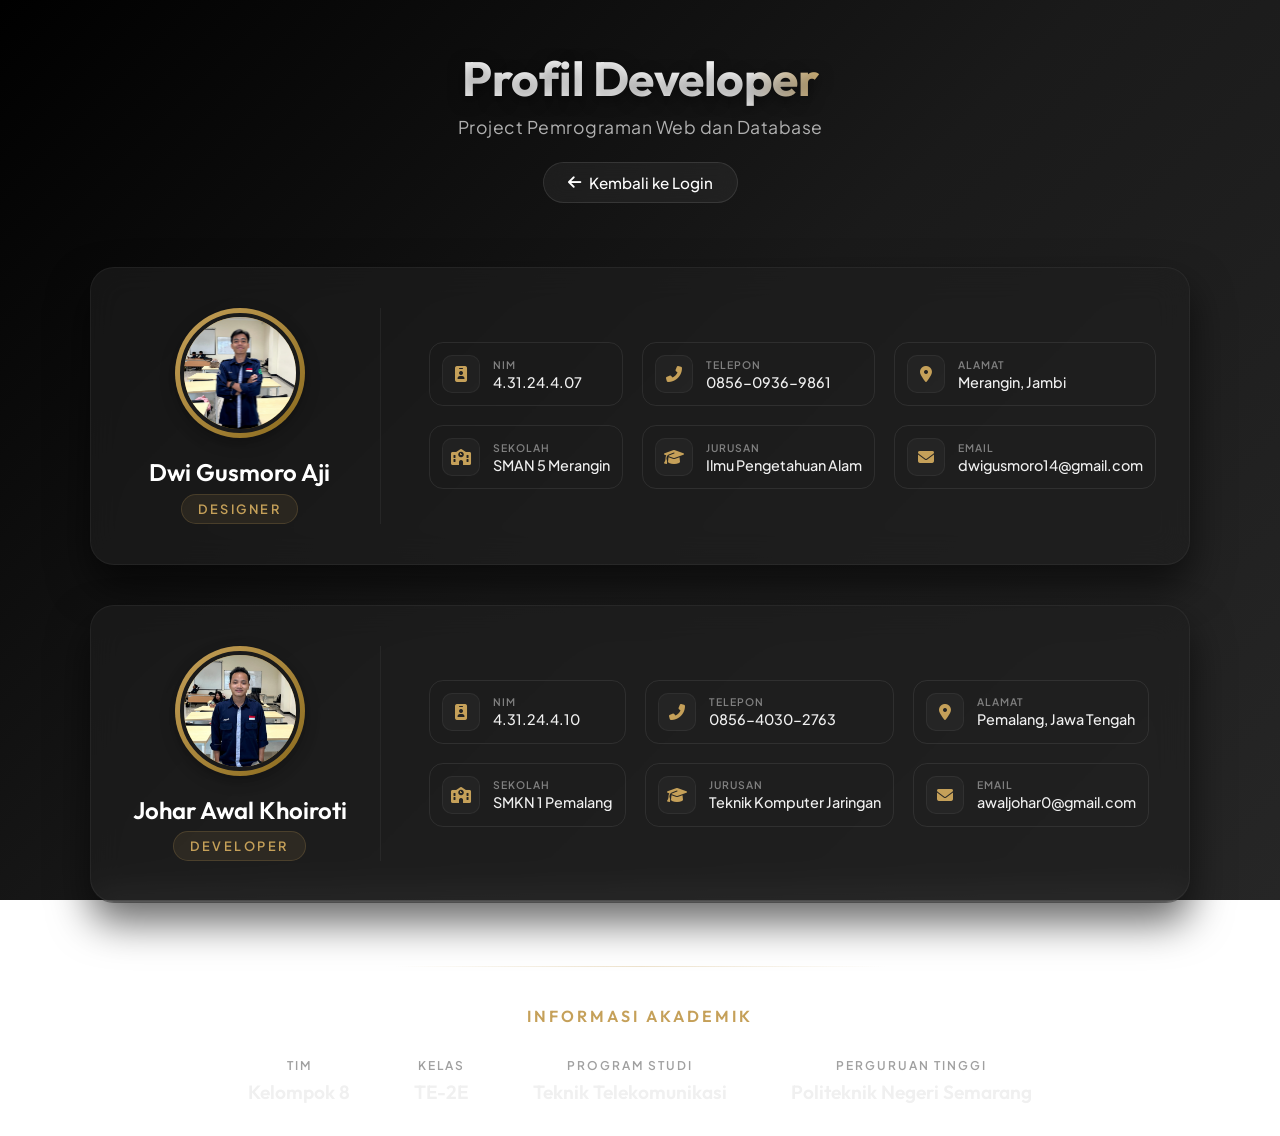
==== profile.html @ 37c58553 "update project baru" ====
<!DOCTYPE html>
<html lang="id">
<head>
    <meta charset="UTF-8">
    <meta name="viewport" content="width=device-width, initial-scale=1.0">
    <title>Profil Developer - Kelompok 8</title>
    <link href="https://fonts.googleapis.com/css2?family=Outfit:wght@500;600;700&family=Plus+Jakarta+Sans:wght@400;500;600&display=swap" rel="stylesheet">
    <link rel="stylesheet" href="https://cdnjs.cloudflare.com/ajax/libs/font-awesome/6.4.0/css/all.min.css">
    <style>
        /* ===== RESET ===== */
        * {
            margin: 0;
            padding: 0;
            box-sizing: border-box;
        }

        body {
            font-family: 'Plus Jakarta Sans', sans-serif;
            background: linear-gradient(135deg, #000000, #1a1a1a, #262626);
            background-attachment: fixed;
            color: #e0e0e0;
            min-height: 100vh;
            display: flex;
            flex-direction: column;
            align-items: center;
            padding: 3rem 1.5rem 2rem 1.5rem;
        }

        /* ===== HEADER ===== */
        .header {
            text-align: center;
            margin-bottom: 4rem;
        }

        /* ===== EFEK GRADASI MENGILAP/WALKING ===== */
        .header h1 {
            font-family: 'Outfit', sans-serif;
            font-size: 3rem;
            font-weight: 700;
            margin-bottom: 0.5rem;
            text-shadow: 0 4px 15px rgba(0, 0, 0, 0.5);
            letter-spacing: -0.5px;
            
            /* Warna Dasar & Persiapan Gradasi */
            color: rgba(255, 255, 255, 0.1); /* Sedikit transparan agar kilap menonjol */
            
            /* Membuat Gradasi */
            background: linear-gradient(
                to right, 
                #ffffff 20%,    /* Putih biasa */
                #ffffff 40%,    /* Putih biasa */
                #c5a059 50%,    /* Emas (kilapan) */
                #ffffff 60%,    /* Kembali putih */
                #ffffff 80%     /* Kembali putih */
            );
            
            /* Mengatur Ukuran Background agar Gradasi Lebih Besar dari Teks */
            background-size: 200% auto;
            
            /* Kliping Background ke Teks */
            -webkit-background-clip: text;
            background-clip: text;
            
            /* Memulai Animasi */
            animation: shineWalking 8s linear infinite;
        }

        /* Definisi Animasi */
        @keyframes shineWalking {
            to {
                background-position: 200% center; /* Menggeser background */
            }
        }

        .header p {
            color: #b0b0b0;
            font-size: 1.1rem;
            letter-spacing: 0.5px;
            margin-bottom: 1.5rem;
        }

        .btn-back {
            display: inline-flex;
            align-items: center;
            gap: 8px;
            padding: 10px 24px;
            background: rgba(255, 255, 255, 0.05);
            color: #ffffff;
            text-decoration: none;
            border-radius: 50px;
            border: 1px solid rgba(255, 255, 255, 0.1);
            font-weight: 500;
            font-size: 0.95rem;
            backdrop-filter: blur(10px);
            transition: all 0.3s ease;
        }

        .btn-back:hover {
            background: rgba(197, 160, 89, 0.1);
            border-color: rgba(197, 160, 89, 0.3);
            transform: translateY(-2px);
            box-shadow: 0 5px 15px rgba(0, 0, 0, 0.3);
        }

        /* ===== CONTAINER & HORIZONTAL CARDS ===== */
        .container {
            display: flex;
            flex-direction: column;
            align-items: center;
            gap: 2.5rem;
            width: 100%;
            max-width: 1100px; 
        }

        .profile-card {
            background: rgba(30, 30, 30, 0.6);
            backdrop-filter: blur(16px);
            -webkit-backdrop-filter: blur(16px);
            border: 1px solid rgba(255, 255, 255, 0.05);
            border-radius: 24px;
            padding: 2.5rem;
            width: 100%;
            display: flex;
            flex-direction: row;
            align-items: center;
            gap: 3rem;
            box-shadow: 0 20px 40px rgba(0, 0, 0, 0.6);
            transition: all 0.4s cubic-bezier(0.175, 0.885, 0.32, 1.275);
        }

        .profile-card:hover {
            transform: translateY(-8px);
            border-color: rgba(197, 160, 89, 0.2);
            box-shadow: 0 30px 50px rgba(0, 0, 0, 0.7);
        }

        /* BAGIAN KIRI KARTU */
        .profile-left {
            display: flex;
            flex-direction: column;
            align-items: center;
            min-width: 250px;
            text-align: center;
            border-right: 1px solid rgba(255, 255, 255, 0.05); 
            padding-right: 2rem;
        }

        .img-wrapper {
            width: 130px;
            height: 130px;
            border-radius: 50%;
            padding: 5px;
            background: linear-gradient(135deg, #c5a059, #8a6a1c);
            margin-bottom: 1.2rem;
            box-shadow: 0 5px 15px rgba(0, 0, 0, 0.3);
        }

        .profile-img {
            width: 100%;
            height: 100%;
            border-radius: 50%;
            object-fit: cover;
            border: 4px solid #1a1a1a;
        }

        .dev-name {
            font-family: 'Outfit', sans-serif;
            font-size: 1.5rem;
            font-weight: 600;
            color: #ffffff;
            margin-bottom: 0.4rem;
        }

        .dev-role {
            font-size: 0.8rem;
            font-weight: 600;
            color: #c5a059;
            text-transform: uppercase;
            letter-spacing: 2.5px;
            background: rgba(197, 160, 89, 0.1);
            padding: 6px 16px;
            border-radius: 50px;
            border: 1px solid rgba(197, 160, 89, 0.2);
        }

        /* BAGIAN KANAN KARTU */
        .profile-right {
            flex: 1;
            display: flex;
            align-items: center; 
            width: 100%;
        }

        .info-list {
            width: 100%;
            display: grid;
            grid-template-columns: repeat(3, 1fr); 
            gap: 1.2rem; 
        }

        .info-item {
            display: flex;
            align-items: center;
            gap: 0.8rem;
            padding: 12px;
            background: transparent;
            border: 1px solid rgba(255, 255, 255, 0.08);
            border-radius: 14px;
            transition: all 0.3s cubic-bezier(0.4, 0, 0.2, 1);
        }

        .info-item:hover {
            background: rgba(197, 160, 89, 0.05);
            border-color: rgba(197, 160, 89, 0.4);
            transform: translateY(-3px);
            box-shadow: 0 10px 20px rgba(0, 0, 0, 0.2);
        }

        .icon-box {
            width: 38px;
            height: 38px;
            border-radius: 10px;
            background: rgba(255, 255, 255, 0.03);
            display: flex;
            align-items: center;
            justify-content: center;
            color: #c5a059;
            font-size: 1rem;
            flex-shrink: 0;
            transition: all 0.3s ease;
            border: 1px solid rgba(255, 255, 255, 0.05);
        }

        .info-item:hover .icon-box {
            background: #c5a059;
            color: #000000;
            transform: scale(1.05);
            border-color: #c5a059;
        }

        .info-text {
            display: flex;
            flex-direction: column;
            overflow: hidden;
            width: 100%;
        }

        .info-label {
            font-size: 0.65rem;
            color: #808080;
            font-weight: 600;
            text-transform: uppercase;
            letter-spacing: 1px;
            margin-bottom: 2px;
        }

        .info-value {
            font-size: 0.9rem;
            color: #f0f0f0;
            font-weight: 500;
            white-space: nowrap;
            overflow: hidden;
            text-overflow: ellipsis; 
        }

        /* ===== FOOTER INFO TIM ===== */
        .team-info-section {
            margin-top: 4rem;
            padding-top: 2.5rem;
            width: 100%;
            display: flex;
            flex-direction: column;
            align-items: center;
            position: relative;
        }

        .team-info-section::before {
            content: '';
            position: absolute;
            top: 0;
            left: 50%;
            transform: translateX(-50%);
            width: 40%; 
            height: 1px;
            background: linear-gradient(90deg, transparent, rgba(197, 160, 89, 0.3), transparent);
        }

        .team-info-section h3 {
            font-family: 'Outfit', sans-serif;
            color: #c5a059;
            font-size: 1rem;
            font-weight: 600;
            text-transform: uppercase;
            letter-spacing: 3px;
            margin-bottom: 2rem;
        }

        .team-grid {
            display: flex;
            flex-wrap: wrap;
            justify-content: center;
            gap: 4rem; 
        }

        .team-stat {
            display: flex;
            flex-direction: column; 
            align-items: center; 
            gap: 0.4rem; 
        }

        .team-stat span {
            font-size: 0.75rem;
            color: #a0a0a0;
            text-transform: uppercase;
            letter-spacing: 2px;
            font-weight: 600;
        }

        .team-stat strong {
            font-family: 'Outfit', sans-serif;
            font-size: 1.2rem; 
            color: #f0f0f0;
            font-weight: 600;
            text-align: center;
        }

        /* ===== RESPONSIVE ===== */
        @media (max-width: 1024px) {
            .info-list { grid-template-columns: repeat(2, 1fr); }
        }

        @media (max-width: 768px) {
            .header h1 { font-size: 2.2rem; }
            .profile-card {
                flex-direction: column; 
                padding: 2.5rem 1.5rem;
                gap: 2rem;
            }
            .profile-left { 
                min-width: 100%; 
                border-right: none;
                border-bottom: 1px solid rgba(255, 255, 255, 0.05);
                padding-right: 0;
                padding-bottom: 2rem;
            }
            .info-list { grid-template-columns: 1fr; }
            
            /* Perbaikan Menjadi 1 Kolom di HP */
            .team-grid {
                display: flex;
                flex-direction: column; /* Mengubah flex ke vertikal */
                align-items: center;
                gap: 2rem;
            }
        }
    </style>
</head>
<body>

    <header class="header">
        <h1>Profil Developer</h1>
        <p>Project Pemrograman Web dan Database</p>
        <a href="index.php" class="btn-back"><i class="fas fa-arrow-left"></i> Kembali ke Login</a>
    </header>

    <div class="container">
        <div class="profile-card">
            <div class="profile-left">
                <div class="img-wrapper">
                    <img src="assets/img/Aji.jpeg" alt="Dwi Gusmoro Aji" class="profile-img">
                </div>
                <h2 class="dev-name">Dwi Gusmoro Aji</h2>
                <div class="dev-role">Designer</div>
            </div>

            <div class="profile-right">
                <div class="info-list">
                    <div class="info-item">
                        <div class="icon-box"><i class="fas fa-id-badge"></i></div>
                        <div class="info-text">
                            <span class="info-label">NIM</span>
                            <span class="info-value">4.31.24.4.07</span>
                        </div>
                    </div>
                    <div class="info-item">
                        <div class="icon-box"><i class="fa-solid fa-phone-flip"></i></div>
                        <div class="info-text">
                            <span class="info-label">Telepon</span>
                            <span class="info-value">0856-0936-9861</span>
                        </div>
                    </div>
                    <div class="info-item">
                        <div class="icon-box"><i class="fas fa-map-marker-alt"></i></div>
                        <div class="info-text">
                            <span class="info-label">Alamat</span>
                            <span class="info-value">Merangin, Jambi</span>
                        </div>
                    </div>
                    <div class="info-item">
                        <div class="icon-box"><i class="fas fa-school"></i></div>
                        <div class="info-text">
                            <span class="info-label">Sekolah</span>
                            <span class="info-value" title="SMAN 5 Merangin">SMAN 5 Merangin</span>
                        </div>
                    </div>
                    <div class="info-item">
                        <div class="icon-box"><i class="fas fa-graduation-cap"></i></div>
                        <div class="info-text">
                            <span class="info-label">Jurusan</span>
                            <span class="info-value" title="Ilmu Pengetahuan Alam">Ilmu Pengetahuan Alam</span>
                        </div>
                    </div>
                    <div class="info-item">
                        <div class="icon-box"><i class="fas fa-envelope"></i></div>
                        <div class="info-text">
                            <span class="info-label">Email</span>
                            <span class="info-value" title="dwigusmoro14@gmail.com">dwigusmoro14@gmail.com</span>
                        </div>
                    </div>
                </div>
            </div>
        </div>

        <div class="profile-card">
            <div class="profile-left">
                <div class="img-wrapper">
                    <img src="assets/img/Johar.jpeg" alt="Johar Awal Khoiroti" class="profile-img">
                </div>
                <h2 class="dev-name">Johar Awal Khoiroti</h2>
                <div class="dev-role">Developer</div>
            </div>

            <div class="profile-right">
                <div class="info-list">
                    <div class="info-item">
                        <div class="icon-box"><i class="fas fa-id-badge"></i></div>
                        <div class="info-text">
                            <span class="info-label">NIM</span>
                            <span class="info-value">4.31.24.4.10</span>
                        </div>
                    </div>
                    <div class="info-item">
                        <div class="icon-box"><i class="fa-solid fa-phone-flip"></i></div>
                        <div class="info-text">
                            <span class="info-label">Telepon</span>
                            <span class="info-value">0856-4030-2763</span>
                        </div>
                    </div>
                    <div class="info-item">
                        <div class="icon-box"><i class="fas fa-map-marker-alt"></i></div>
                        <div class="info-text">
                            <span class="info-label">Alamat</span>
                            <span class="info-value">Pemalang, Jawa Tengah</span>
                        </div>
                    </div>
                    <div class="info-item">
                        <div class="icon-box"><i class="fas fa-school"></i></div>
                        <div class="info-text">
                            <span class="info-label">Sekolah</span>
                            <span class="info-value" title="SMKN 1 Pemalang">SMKN 1 Pemalang</span>
                        </div>
                    </div>
                    <div class="info-item">
                        <div class="icon-box"><i class="fas fa-graduation-cap"></i></div>
                        <div class="info-text">
                            <span class="info-label">Jurusan</span>
                            <span class="info-value" title="Teknik Komputer Jaringan">Teknik Komputer Jaringan</span>
                        </div>
                    </div>
                    <div class="info-item">
                        <div class="icon-box"><i class="fas fa-envelope"></i></div>
                        <div class="info-text">
                            <span class="info-label">Email</span>
                            <span class="info-value" title="awaljohar0@gmail.com">awaljohar0@gmail.com</span>
                        </div>
                    </div>
                </div>
            </div>
        </div>
    </div>

    <div class="team-info-section">
        <h3>Informasi Akademik</h3>
        <div class="team-grid">
            <div class="team-stat">
                <span>Tim</span>
                <strong>Kelompok 8</strong>
            </div>
            <div class="team-stat">
                <span>Kelas</span>
                <strong>TE-2E</strong>
            </div>
            <div class="team-stat">
                <span>Program Studi</span>
                <strong>Teknik Telekomunikasi</strong>
            </div>
            <div class="team-stat">
                <span>Perguruan Tinggi</span>
                <strong>Politeknik Negeri Semarang</strong>
            </div>
        </div>
    </div>

</body>
</html>
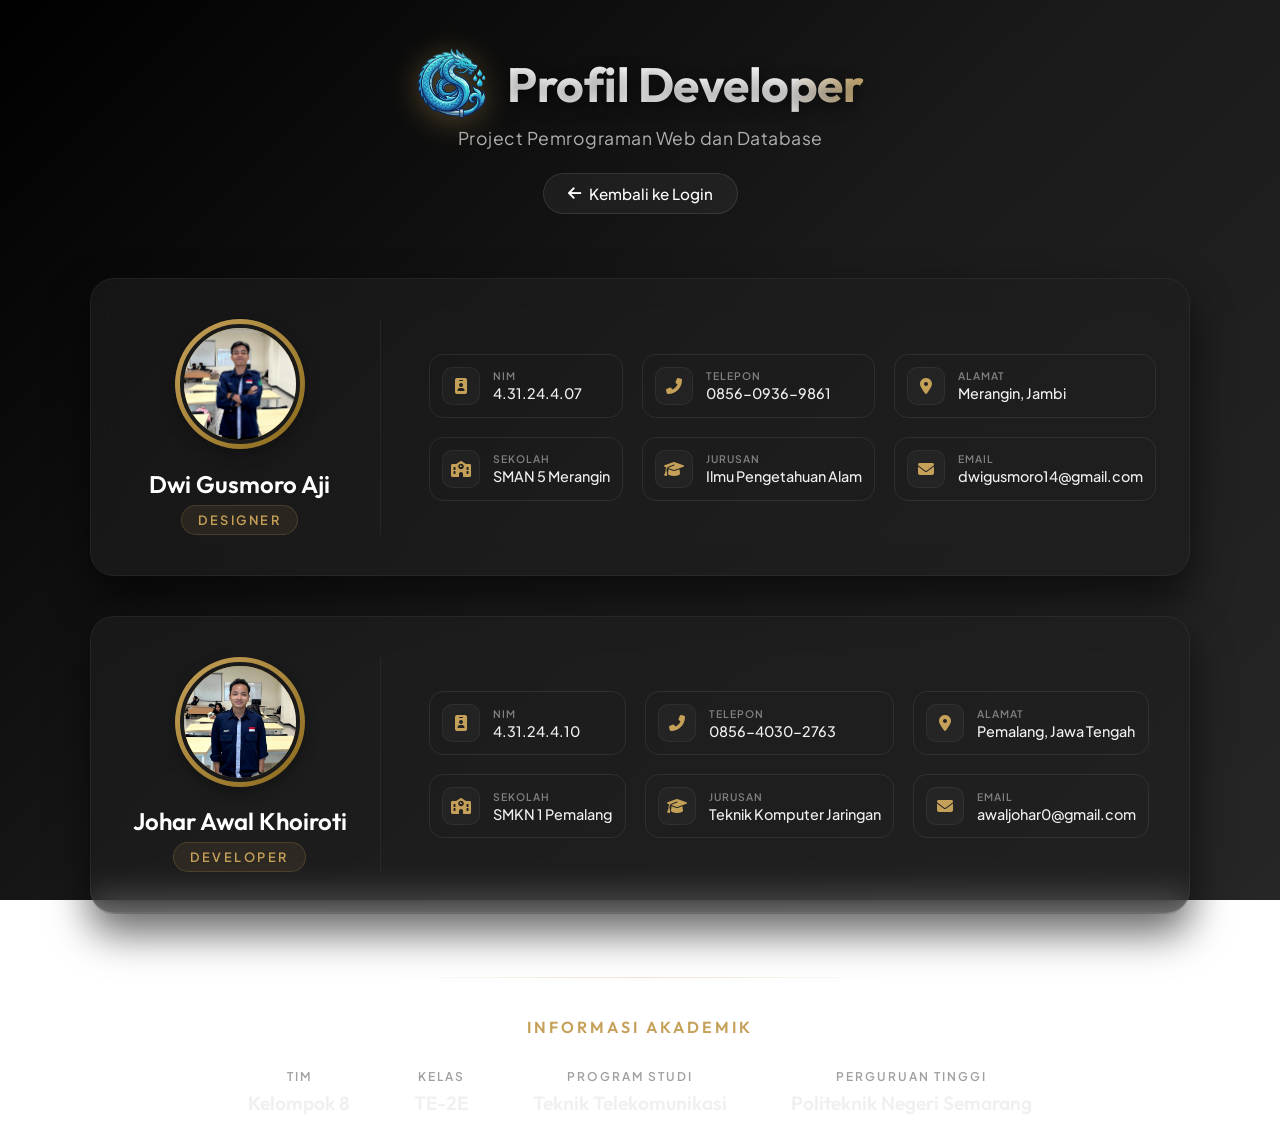
==== commit 47557221: "update3" ====
--- a/profile.html
+++ b/profile.html
@@ -4,6 +4,7 @@
     <meta charset="UTF-8">
     <meta name="viewport" content="width=device-width, initial-scale=1.0">
     <title>Profil Developer - Kelompok 8</title>
+    <link rel="icon" type="icon.png" href="assets/img/Icon.png">
     <link href="https://fonts.googleapis.com/css2?family=Outfit:wght@500;600;700&family=Plus+Jakarta+Sans:wght@400;500;600&display=swap" rel="stylesheet">
     <link rel="stylesheet" href="https://cdnjs.cloudflare.com/ajax/libs/font-awesome/6.4.0/css/all.min.css">
     <style>
@@ -32,44 +33,51 @@
             margin-bottom: 4rem;
         }
 
+        /* ===== HEADER TITLE & LOGO ===== */
+        .header-title {
+            display: flex;
+            align-items: center;
+            justify-content: center;
+            gap: 20px; /* Jarak antara logo dan teks */
+            margin-bottom: 0.5rem;
+        }
+
+        .header-logo {
+            width: 70px; /* Sesuaikan ukuran logo jika perlu */
+            height: auto;
+            filter: drop-shadow(0 4px 15px rgba(197, 160, 89, 0.4)); 
+            transition: transform 0.3s ease;
+        }
+
+        .header-logo:hover {
+            transform: scale(1.1) rotate(-5deg);
+        }
+
         /* ===== EFEK GRADASI MENGILAP/WALKING ===== */
         .header h1 {
             font-family: 'Outfit', sans-serif;
             font-size: 3rem;
             font-weight: 700;
-            margin-bottom: 0.5rem;
+            margin-bottom: 0; /* Diubah menjadi 0 agar tidak terlalu jauh ke bawah */
             text-shadow: 0 4px 15px rgba(0, 0, 0, 0.5);
             letter-spacing: -0.5px;
-            
-            /* Warna Dasar & Persiapan Gradasi */
-            color: rgba(255, 255, 255, 0.1); /* Sedikit transparan agar kilap menonjol */
-            
-            /* Membuat Gradasi */
+            color: rgba(255, 255, 255, 0.1); 
             background: linear-gradient(
                 to right, 
-                #ffffff 20%,    /* Putih biasa */
-                #ffffff 40%,    /* Putih biasa */
-                #c5a059 50%,    /* Emas (kilapan) */
-                #ffffff 60%,    /* Kembali putih */
-                #ffffff 80%     /* Kembali putih */
+                #ffffff 20%,    
+                #ffffff 40%,    
+                #c5a059 50%,    
+                #ffffff 60%,    
+                #ffffff 80%     
             );
-            
-            /* Mengatur Ukuran Background agar Gradasi Lebih Besar dari Teks */
             background-size: 200% auto;
-            
-            /* Kliping Background ke Teks */
             -webkit-background-clip: text;
             background-clip: text;
-            
-            /* Memulai Animasi */
             animation: shineWalking 8s linear infinite;
         }
 
-        /* Definisi Animasi */
         @keyframes shineWalking {
-            to {
-                background-position: 200% center; /* Menggeser background */
-            }
+            to { background-position: 200% center; }
         }
 
         .header p {
@@ -153,6 +161,11 @@
             background: linear-gradient(135deg, #c5a059, #8a6a1c);
             margin-bottom: 1.2rem;
             box-shadow: 0 5px 15px rgba(0, 0, 0, 0.3);
+            transition: transform 0.3s ease;
+        }
+
+        .img-wrapper:hover {
+            transform: scale(1.05);
         }
 
         .profile-img {
@@ -161,6 +174,7 @@
             border-radius: 50%;
             object-fit: cover;
             border: 4px solid #1a1a1a;
+            cursor: pointer;
         }
 
         .dev-name {
@@ -325,12 +339,69 @@
             text-align: center;
         }
 
+        /* ===== CSS MODAL UNTUK ZOOM FOTO ===== */
+        .modal {
+            display: none; 
+            position: fixed;
+            z-index: 1000;
+            left: 0;
+            top: 0;
+            width: 100%;
+            height: 100%;
+            background-color: rgba(0, 0, 0, 0.85); 
+            backdrop-filter: blur(8px);
+            display: flex;
+            align-items: center;
+            justify-content: center;
+            opacity: 0;
+            pointer-events: none;
+            transition: opacity 0.3s ease;
+        }
+
+        .modal.show {
+            opacity: 1;
+            pointer-events: auto;
+        }
+
+        .modal-content {
+            max-width: 90%;
+            max-height: 85vh;
+            border-radius: 20px;
+            border: 4px solid #c5a059;
+            box-shadow: 0 15px 40px rgba(0, 0, 0, 0.8);
+            transform: scale(0.7);
+            transition: transform 0.3s cubic-bezier(0.175, 0.885, 0.32, 1.275);
+        }
+
+        .modal.show .modal-content {
+            transform: scale(1);
+        }
+
+        .close-btn {
+            position: absolute;
+            top: 30px;
+            right: 40px;
+            color: #ffffff;
+            font-size: 40px;
+            font-weight: bold;
+            cursor: pointer;
+            transition: color 0.3s;
+        }
+
+        .close-btn:hover {
+            color: #c5a059;
+        }
+
         /* ===== RESPONSIVE ===== */
         @media (max-width: 1024px) {
             .info-list { grid-template-columns: repeat(2, 1fr); }
         }
 
         @media (max-width: 768px) {
+            .header-title {
+                flex-direction: column; /* Mengubah logo agar berada di atas tulisan jika layar kecil */
+                gap: 10px;
+            }
             .header h1 { font-size: 2.2rem; }
             .profile-card {
                 flex-direction: column; 
@@ -345,11 +416,9 @@
                 padding-bottom: 2rem;
             }
             .info-list { grid-template-columns: 1fr; }
-            
-            /* Perbaikan Menjadi 1 Kolom di HP */
             .team-grid {
                 display: flex;
-                flex-direction: column; /* Mengubah flex ke vertikal */
+                flex-direction: column;
                 align-items: center;
                 gap: 2rem;
             }
@@ -359,7 +428,10 @@
 <body>
 
     <header class="header">
-        <h1>Profil Developer</h1>
+        <div class="header-title">
+            <img src="assets/img/Icon.png" alt="Logo Kelompok 8" class="header-logo">
+            <h1>Profil Developer</h1>
+        </div>
         <p>Project Pemrograman Web dan Database</p>
         <a href="index.php" class="btn-back"><i class="fas fa-arrow-left"></i> Kembali ke Login</a>
     </header>
@@ -502,5 +574,40 @@
         </div>
     </div>
 
+    <div id="imageModal" class="modal">
+        <span class="close-btn">&times;</span>
+        <img class="modal-content" id="zoomedImg">
+    </div>
+
+    <script>
+        // Mengambil elemen modal dan gambar di dalamnya
+        const modal = document.getElementById("imageModal");
+        const modalImg = document.getElementById("zoomedImg");
+        const closeBtn = document.querySelector(".close-btn");
+        
+        // Mengambil semua gambar profil
+        const profileImages = document.querySelectorAll(".profile-img");
+
+        // Menambahkan event listener ke setiap gambar profil
+        profileImages.forEach(img => {
+            img.addEventListener("click", function() {
+                modal.classList.add("show");
+                modalImg.src = this.src; 
+            });
+        });
+
+        // Menutup modal jika tombol 'X' diklik
+        closeBtn.addEventListener("click", function() {
+            modal.classList.remove("show");
+        });
+
+        // Menutup modal jika area gelap di luar gambar diklik
+        modal.addEventListener("click", function(event) {
+            if (event.target === modal) {
+                modal.classList.remove("show");
+            }
+        });
+    </script>
+
 </body>
 </html>
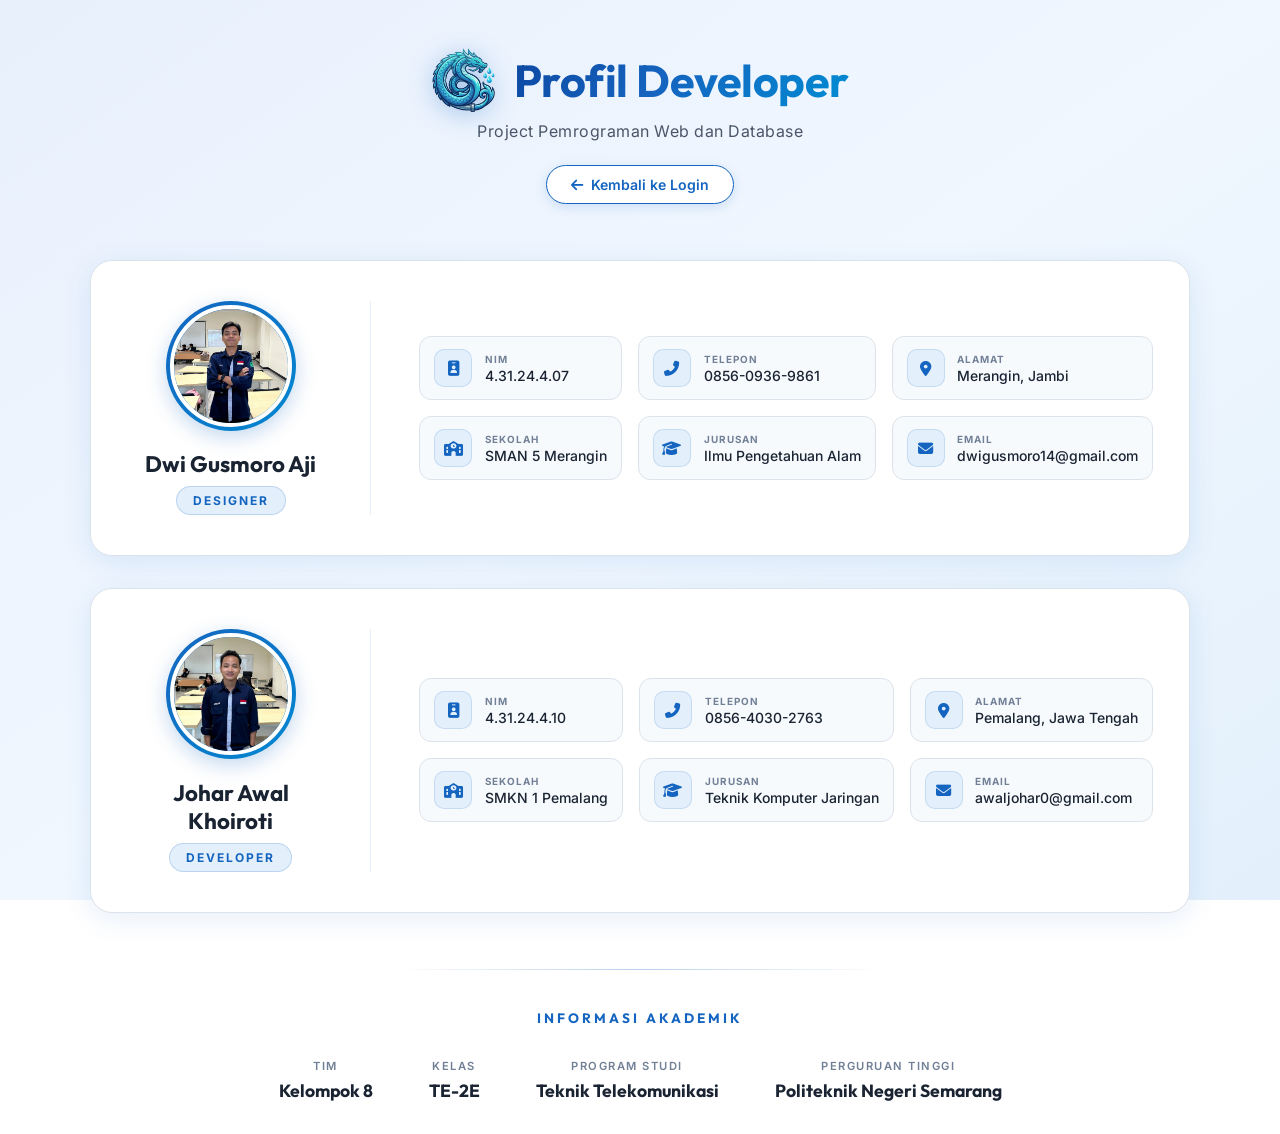
==== commit 36af54a4: "update UI dan Chatbot" ====
--- a/profile.html
+++ b/profile.html
@@ -5,7 +5,7 @@
     <meta name="viewport" content="width=device-width, initial-scale=1.0">
     <title>Profil Developer - Kelompok 8</title>
     <link rel="icon" type="icon.png" href="assets/img/Icon.png">
-    <link href="https://fonts.googleapis.com/css2?family=Outfit:wght@500;600;700&family=Plus+Jakarta+Sans:wght@400;500;600&display=swap" rel="stylesheet">
+    <link href="https://fonts.googleapis.com/css2?family=Inter:wght@400;500;600;700&family=Outfit:wght@500;600;700&family=Plus+Jakarta+Sans:wght@400;500;600&display=swap" rel="stylesheet">
     <link rel="stylesheet" href="https://cdnjs.cloudflare.com/ajax/libs/font-awesome/6.4.0/css/all.min.css">
     <style>
         /* ===== RESET ===== */
@@ -16,10 +16,10 @@
         }
 
         body {
-            font-family: 'Plus Jakarta Sans', sans-serif;
-            background: linear-gradient(135deg, #000000, #1a1a1a, #262626);
+            font-family: 'Inter', 'Plus Jakarta Sans', sans-serif;
+            background: linear-gradient(145deg, #e8f0fc 0%, #f0f7ff 50%, #e3f0fb 100%);
             background-attachment: fixed;
-            color: #e0e0e0;
+            color: #1a2332;
             min-height: 100vh;
             display: flex;
             flex-direction: column;
@@ -30,7 +30,7 @@
         /* ===== HEADER ===== */
         .header {
             text-align: center;
-            margin-bottom: 4rem;
+            margin-bottom: 3.5rem;
         }
 
         /* ===== HEADER TITLE & LOGO ===== */
@@ -38,14 +38,14 @@
             display: flex;
             align-items: center;
             justify-content: center;
-            gap: 20px; /* Jarak antara logo dan teks */
+            gap: 18px;
             margin-bottom: 0.5rem;
         }
 
         .header-logo {
-            width: 70px; /* Sesuaikan ukuran logo jika perlu */
+            width: 64px;
             height: auto;
-            filter: drop-shadow(0 4px 15px rgba(197, 160, 89, 0.4)); 
+            filter: drop-shadow(0 4px 12px rgba(21, 101, 192, 0.3));
             transition: transform 0.3s ease;
         }
 
@@ -53,27 +53,18 @@
             transform: scale(1.1) rotate(-5deg);
         }
 
-        /* ===== EFEK GRADASI MENGILAP/WALKING ===== */
         .header h1 {
-            font-family: 'Outfit', sans-serif;
-            font-size: 3rem;
+            font-family: 'Outfit', 'Inter', sans-serif;
+            font-size: 2.8rem;
             font-weight: 700;
-            margin-bottom: 0; /* Diubah menjadi 0 agar tidak terlalu jauh ke bawah */
-            text-shadow: 0 4px 15px rgba(0, 0, 0, 0.5);
+            margin-bottom: 0;
             letter-spacing: -0.5px;
-            color: rgba(255, 255, 255, 0.1); 
-            background: linear-gradient(
-                to right, 
-                #ffffff 20%,    
-                #ffffff 40%,    
-                #c5a059 50%,    
-                #ffffff 60%,    
-                #ffffff 80%     
-            );
+            background: linear-gradient(135deg, #0d47a1, #1565c0, #0288d1, #1565c0, #0d47a1);
             background-size: 200% auto;
             -webkit-background-clip: text;
             background-clip: text;
-            animation: shineWalking 8s linear infinite;
+            -webkit-text-fill-color: transparent;
+            animation: shineWalking 6s linear infinite;
         }
 
         @keyframes shineWalking {
@@ -81,8 +72,8 @@
         }
 
         .header p {
-            color: #b0b0b0;
-            font-size: 1.1rem;
+            color: #4a5568;
+            font-size: 1rem;
             letter-spacing: 0.5px;
             margin-bottom: 1.5rem;
         }
@@ -92,22 +83,22 @@
             align-items: center;
             gap: 8px;
             padding: 10px 24px;
-            background: rgba(255, 255, 255, 0.05);
-            color: #ffffff;
+            background: #ffffff;
+            color: #1565c0;
             text-decoration: none;
             border-radius: 50px;
-            border: 1px solid rgba(255, 255, 255, 0.1);
-            font-weight: 500;
-            font-size: 0.95rem;
-            backdrop-filter: blur(10px);
+            border: 1.5px solid #1565c0;
+            font-weight: 600;
+            font-size: 0.88rem;
+            box-shadow: 0 3px 12px rgba(21, 101, 192, 0.15);
             transition: all 0.3s ease;
         }
 
         .btn-back:hover {
-            background: rgba(197, 160, 89, 0.1);
-            border-color: rgba(197, 160, 89, 0.3);
+            background: #1565c0;
+            color: #ffffff;
             transform: translateY(-2px);
-            box-shadow: 0 5px 15px rgba(0, 0, 0, 0.3);
+            box-shadow: 0 6px 20px rgba(21, 101, 192, 0.3);
         }
 
         /* ===== CONTAINER & HORIZONTAL CARDS ===== */
@@ -115,31 +106,29 @@
             display: flex;
             flex-direction: column;
             align-items: center;
-            gap: 2.5rem;
-            width: 100%;
-            max-width: 1100px; 
+            gap: 2rem;
+            width: 100%;
+            max-width: 1100px;
         }
 
         .profile-card {
-            background: rgba(30, 30, 30, 0.6);
-            backdrop-filter: blur(16px);
-            -webkit-backdrop-filter: blur(16px);
-            border: 1px solid rgba(255, 255, 255, 0.05);
-            border-radius: 24px;
+            background: #ffffff;
+            border: 1px solid #dde3ea;
+            border-radius: 22px;
             padding: 2.5rem;
             width: 100%;
             display: flex;
             flex-direction: row;
             align-items: center;
             gap: 3rem;
-            box-shadow: 0 20px 40px rgba(0, 0, 0, 0.6);
-            transition: all 0.4s cubic-bezier(0.175, 0.885, 0.32, 1.275);
+            box-shadow: 0 6px 28px rgba(21, 101, 192, 0.1);
+            transition: all 0.35s cubic-bezier(0.175, 0.885, 0.32, 1.275);
         }
 
         .profile-card:hover {
-            transform: translateY(-8px);
-            border-color: rgba(197, 160, 89, 0.2);
-            box-shadow: 0 30px 50px rgba(0, 0, 0, 0.7);
+            transform: translateY(-6px);
+            border-color: rgba(21, 101, 192, 0.25);
+            box-shadow: 0 16px 40px rgba(21, 101, 192, 0.18);
         }
 
         /* BAGIAN KIRI KARTU */
@@ -147,20 +136,20 @@
             display: flex;
             flex-direction: column;
             align-items: center;
-            min-width: 250px;
+            min-width: 240px;
             text-align: center;
-            border-right: 1px solid rgba(255, 255, 255, 0.05); 
-            padding-right: 2rem;
+            border-right: 1px solid #e3f0fb;
+            padding-right: 2.5rem;
         }
 
         .img-wrapper {
             width: 130px;
             height: 130px;
             border-radius: 50%;
-            padding: 5px;
-            background: linear-gradient(135deg, #c5a059, #8a6a1c);
+            padding: 4px;
+            background: linear-gradient(135deg, #1565c0, #0288d1);
             margin-bottom: 1.2rem;
-            box-shadow: 0 5px 15px rgba(0, 0, 0, 0.3);
+            box-shadow: 0 6px 20px rgba(21, 101, 192, 0.25);
             transition: transform 0.3s ease;
         }
 
@@ -173,83 +162,83 @@
             height: 100%;
             border-radius: 50%;
             object-fit: cover;
-            border: 4px solid #1a1a1a;
+            border: 4px solid #ffffff;
             cursor: pointer;
         }
 
         .dev-name {
-            font-family: 'Outfit', sans-serif;
-            font-size: 1.5rem;
-            font-weight: 600;
-            color: #ffffff;
-            margin-bottom: 0.4rem;
+            font-family: 'Outfit', 'Inter', sans-serif;
+            font-size: 1.4rem;
+            font-weight: 700;
+            color: #1a2332;
+            margin-bottom: 0.5rem;
         }
 
         .dev-role {
-            font-size: 0.8rem;
-            font-weight: 600;
-            color: #c5a059;
+            font-size: 0.75rem;
+            font-weight: 700;
+            color: #1565c0;
             text-transform: uppercase;
-            letter-spacing: 2.5px;
-            background: rgba(197, 160, 89, 0.1);
+            letter-spacing: 2px;
+            background: #e3f0fb;
             padding: 6px 16px;
             border-radius: 50px;
-            border: 1px solid rgba(197, 160, 89, 0.2);
+            border: 1.5px solid rgba(21, 101, 192, 0.2);
         }
 
         /* BAGIAN KANAN KARTU */
         .profile-right {
             flex: 1;
             display: flex;
-            align-items: center; 
+            align-items: center;
             width: 100%;
         }
 
         .info-list {
             width: 100%;
             display: grid;
-            grid-template-columns: repeat(3, 1fr); 
-            gap: 1.2rem; 
+            grid-template-columns: repeat(3, 1fr);
+            gap: 1rem;
         }
 
         .info-item {
             display: flex;
             align-items: center;
             gap: 0.8rem;
-            padding: 12px;
-            background: transparent;
-            border: 1px solid rgba(255, 255, 255, 0.08);
-            border-radius: 14px;
-            transition: all 0.3s cubic-bezier(0.4, 0, 0.2, 1);
+            padding: 12px 14px;
+            background: #f7fafd;
+            border: 1px solid #dde3ea;
+            border-radius: 12px;
+            transition: all 0.25s cubic-bezier(0.4, 0, 0.2, 1);
         }
 
         .info-item:hover {
-            background: rgba(197, 160, 89, 0.05);
-            border-color: rgba(197, 160, 89, 0.4);
+            background: #e3f0fb;
+            border-color: rgba(21, 101, 192, 0.35);
             transform: translateY(-3px);
-            box-shadow: 0 10px 20px rgba(0, 0, 0, 0.2);
+            box-shadow: 0 6px 18px rgba(21, 101, 192, 0.12);
         }
 
         .icon-box {
             width: 38px;
             height: 38px;
             border-radius: 10px;
-            background: rgba(255, 255, 255, 0.03);
+            background: #e3f0fb;
             display: flex;
             align-items: center;
             justify-content: center;
-            color: #c5a059;
-            font-size: 1rem;
+            color: #1565c0;
+            font-size: 0.95rem;
             flex-shrink: 0;
-            transition: all 0.3s ease;
-            border: 1px solid rgba(255, 255, 255, 0.05);
+            transition: all 0.25s ease;
+            border: 1px solid rgba(21, 101, 192, 0.15);
         }
 
         .info-item:hover .icon-box {
-            background: #c5a059;
-            color: #000000;
+            background: linear-gradient(135deg, #1565c0, #0288d1);
+            color: #ffffff;
             transform: scale(1.05);
-            border-color: #c5a059;
+            border-color: #1565c0;
         }
 
         .info-text {
@@ -260,26 +249,26 @@
         }
 
         .info-label {
-            font-size: 0.65rem;
-            color: #808080;
-            font-weight: 600;
+            font-size: 0.62rem;
+            color: #718096;
+            font-weight: 700;
             text-transform: uppercase;
             letter-spacing: 1px;
             margin-bottom: 2px;
         }
 
         .info-value {
-            font-size: 0.9rem;
-            color: #f0f0f0;
+            font-size: 0.875rem;
+            color: #1a2332;
             font-weight: 500;
             white-space: nowrap;
             overflow: hidden;
-            text-overflow: ellipsis; 
+            text-overflow: ellipsis;
         }
 
         /* ===== FOOTER INFO TIM ===== */
         .team-info-section {
-            margin-top: 4rem;
+            margin-top: 3.5rem;
             padding-top: 2.5rem;
             width: 100%;
             display: flex;
@@ -294,16 +283,16 @@
             top: 0;
             left: 50%;
             transform: translateX(-50%);
-            width: 40%; 
+            width: 40%;
             height: 1px;
-            background: linear-gradient(90deg, transparent, rgba(197, 160, 89, 0.3), transparent);
+            background: linear-gradient(90deg, transparent, rgba(21, 101, 192, 0.3), transparent);
         }
 
         .team-info-section h3 {
-            font-family: 'Outfit', sans-serif;
-            color: #c5a059;
-            font-size: 1rem;
-            font-weight: 600;
+            font-family: 'Outfit', 'Inter', sans-serif;
+            color: #1565c0;
+            font-size: 0.85rem;
+            font-weight: 700;
             text-transform: uppercase;
             letter-spacing: 3px;
             margin-bottom: 2rem;
@@ -313,42 +302,42 @@
             display: flex;
             flex-wrap: wrap;
             justify-content: center;
-            gap: 4rem; 
+            gap: 3.5rem;
         }
 
         .team-stat {
             display: flex;
-            flex-direction: column; 
-            align-items: center; 
-            gap: 0.4rem; 
+            flex-direction: column;
+            align-items: center;
+            gap: 0.4rem;
         }
 
         .team-stat span {
-            font-size: 0.75rem;
-            color: #a0a0a0;
+            font-size: 0.7rem;
+            color: #718096;
             text-transform: uppercase;
-            letter-spacing: 2px;
+            letter-spacing: 1.5px;
             font-weight: 600;
         }
 
         .team-stat strong {
-            font-family: 'Outfit', sans-serif;
-            font-size: 1.2rem; 
-            color: #f0f0f0;
-            font-weight: 600;
+            font-family: 'Outfit', 'Inter', sans-serif;
+            font-size: 1.1rem;
+            color: #1a2332;
+            font-weight: 700;
             text-align: center;
         }
 
         /* ===== CSS MODAL UNTUK ZOOM FOTO ===== */
         .modal {
-            display: none; 
+            display: none;
             position: fixed;
             z-index: 1000;
             left: 0;
             top: 0;
             width: 100%;
             height: 100%;
-            background-color: rgba(0, 0, 0, 0.85); 
+            background-color: rgba(13, 71, 161, 0.7);
             backdrop-filter: blur(8px);
             display: flex;
             align-items: center;
@@ -367,8 +356,8 @@
             max-width: 90%;
             max-height: 85vh;
             border-radius: 20px;
-            border: 4px solid #c5a059;
-            box-shadow: 0 15px 40px rgba(0, 0, 0, 0.8);
+            border: 4px solid #ffffff;
+            box-shadow: 0 20px 60px rgba(13, 71, 161, 0.5);
             transform: scale(0.7);
             transition: transform 0.3s cubic-bezier(0.175, 0.885, 0.32, 1.275);
         }
@@ -386,10 +375,11 @@
             font-weight: bold;
             cursor: pointer;
             transition: color 0.3s;
+            text-shadow: 0 2px 8px rgba(0,0,0,0.3);
         }
 
         .close-btn:hover {
-            color: #c5a059;
+            color: #e3f0fb;
         }
 
         /* ===== RESPONSIVE ===== */
@@ -399,25 +389,24 @@
 
         @media (max-width: 768px) {
             .header-title {
-                flex-direction: column; /* Mengubah logo agar berada di atas tulisan jika layar kecil */
+                flex-direction: column;
                 gap: 10px;
             }
             .header h1 { font-size: 2.2rem; }
             .profile-card {
-                flex-direction: column; 
-                padding: 2.5rem 1.5rem;
+                flex-direction: column;
+                padding: 2rem 1.5rem;
                 gap: 2rem;
             }
-            .profile-left { 
-                min-width: 100%; 
+            .profile-left {
+                min-width: 100%;
                 border-right: none;
-                border-bottom: 1px solid rgba(255, 255, 255, 0.05);
+                border-bottom: 1px solid #e3f0fb;
                 padding-right: 0;
                 padding-bottom: 2rem;
             }
             .info-list { grid-template-columns: 1fr; }
             .team-grid {
-                display: flex;
                 flex-direction: column;
                 align-items: center;
                 gap: 2rem;
